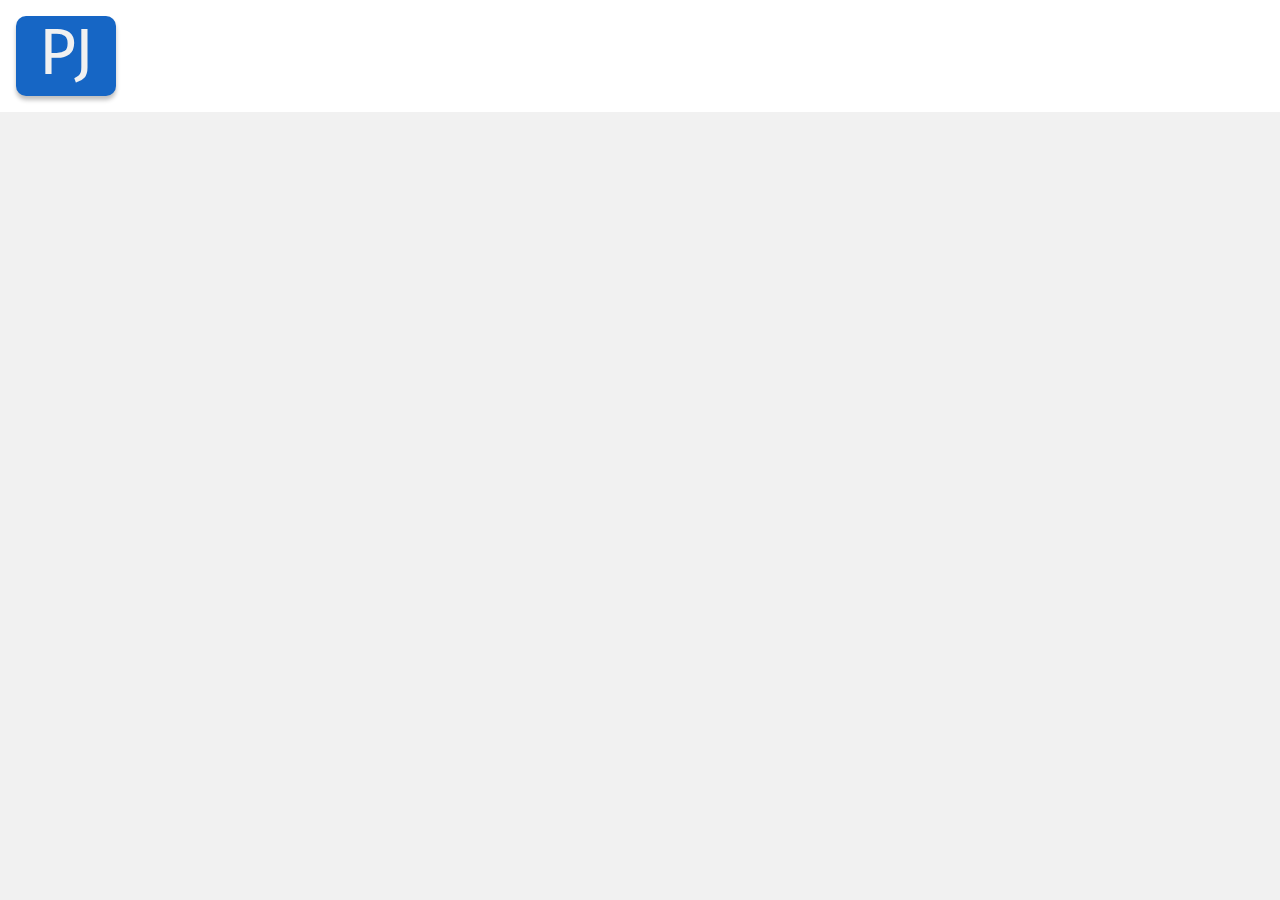
==== source-code/front/index.html @ 83415df1 "carpetas proyecto" ====
<!DOCTYPE html>
<html lang="es">
  <head>
    <meta charset="UTF-8" />
    <meta http-equiv="X-UA-Compatible" content="IE=edge" />
    <meta name="viewport" content="width=device-width, initial-scale=1.0" />
    <link rel="stylesheet" href="css/normalize.css" />
    <link rel="preconnect" href="https://fonts.googleapis.com">
    <link rel="preconnect" href="https://fonts.gstatic.com" crossorigin>
    <link href="https://fonts.googleapis.com/css2?family=Fira+Sans:ital,wght@1,500&family=Roboto:wght@400;700&display=swap"
      rel="stylesheet">
    <link rel="stylesheet" href="css/style.css" />
    <title>Home</title>
  </head>
  <body>
    <nav id="main-navbar">
      <div id="logo">
        <div id="logo-body">
          <span id="logo-txt">PJ</span>
        </div>
      </div>
      <section id="search-bar">
      </section>
      <section id="nav-btns">
        <div class="nav-btn"></div>
        <div class="nav-btn"></div>
        <div class="nav-btn"></div>
        <div class="nav-btn"></div>
        <div class="nav-btn"></div>
      </section>
    </nav>
  </body>
</html>
---- source-code/front/css/style.css ----
:root {
  --light-body-color: #f1f1f1;
  --light-box-color: #ffffff;
  --light-main-color: #1666c5;
  --ligth-shadow-box: rgba(0, 0, 0, 0.25);
}

* {
  box-sizing: border-box;
}

body {
  background-color: var(--light-body-color);
  font-family: "Roboto", sans-serif;
  font-weight: 400;
}

#main-navbar {
  /* height: 100px; */
  padding: 1rem;
  background-color: var(--light-box-color);
}

#logo-body {
  width: 100px;
  height: 80px;
  font-family: "Fira Sans", sans-serif;
  font-size: 4rem;
  text-align: center;
  color: var(--light-body-color);
  background-color: var(--light-main-color);
  border-radius: 10px;
  box-shadow: 0px 4px 4px var(--ligth-shadow-box);
}
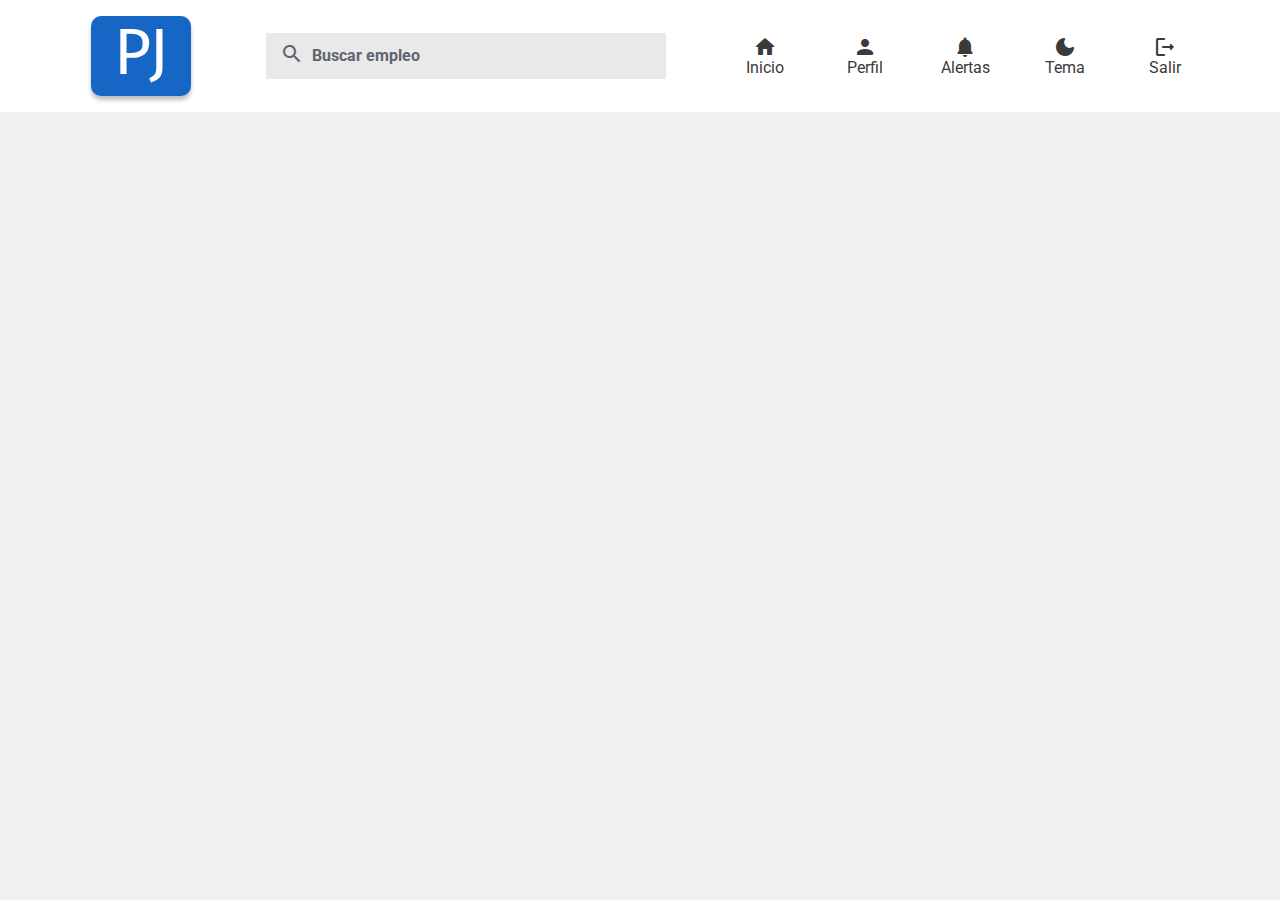
==== commit fdd483fe: "navbar" ====
--- a/source-code/front/index.html
+++ b/source-code/front/index.html
@@ -5,10 +5,16 @@
     <meta http-equiv="X-UA-Compatible" content="IE=edge" />
     <meta name="viewport" content="width=device-width, initial-scale=1.0" />
     <link rel="stylesheet" href="css/normalize.css" />
-    <link rel="preconnect" href="https://fonts.googleapis.com">
-    <link rel="preconnect" href="https://fonts.gstatic.com" crossorigin>
-    <link href="https://fonts.googleapis.com/css2?family=Fira+Sans:ital,wght@1,500&family=Roboto:wght@400;700&display=swap"
-      rel="stylesheet">
+    <link rel="preconnect" href="https://fonts.googleapis.com" />
+    <link rel="preconnect" href="https://fonts.gstatic.com" crossorigin />
+    <link
+      href="https://fonts.googleapis.com/css2?family=Fira+Sans:ital,wght@1,500&family=Roboto:wght@400;700&display=swap"
+      rel="stylesheet"
+    />
+    <link
+      href="https://fonts.googleapis.com/css?family=Material+Icons+Round"
+      rel="stylesheet"
+    />
     <link rel="stylesheet" href="css/style.css" />
     <title>Home</title>
   </head>
@@ -16,17 +22,40 @@
     <nav id="main-navbar">
       <div id="logo">
         <div id="logo-body">
-          <span id="logo-txt">PJ</span>
+          <a href="index.html">
+            <span id="logo-txt">PJ</span>
+          </a>
         </div>
       </div>
       <section id="search-bar">
+        <form id="form-search" action="#">
+          <button id="search-btn">
+            <span class="material-icons-round"> search </span>
+          </button>
+          <input name="busqueda" type="search" placeholder="Buscar empleo" />
+        </form>
       </section>
       <section id="nav-btns">
-        <div class="nav-btn"></div>
-        <div class="nav-btn"></div>
-        <div class="nav-btn"></div>
-        <div class="nav-btn"></div>
-        <div class="nav-btn"></div>
+        <a href="" class="nav-btn">
+          <span class="material-icons-round"> home </span>
+          Inicio
+        </a>
+        <a href="" class="nav-btn">
+          <span class="material-icons-round"> person </span>
+          Perfil
+        </a>
+        <a href="" class="nav-btn">
+          <span class="material-icons-round"> notifications </span>
+          Alertas
+        </a>
+        <a href="" class="nav-btn">
+          <span class="material-icons-round"> dark_mode </span>
+          Tema
+        </a>
+        <a href="" class="nav-btn">
+          <span class="material-icons-round"> logout </span>
+          Salir
+        </a>
       </section>
     </nav>
   </body>
--- a/source-code/front/css/style.css
+++ b/source-code/front/css/style.css
@@ -2,7 +2,10 @@
   --light-body-color: #f1f1f1;
   --light-box-color: #ffffff;
   --light-main-color: #1666c5;
-  --ligth-shadow-box: rgba(0, 0, 0, 0.25);
+  --light-shadow-box: rgba(0, 0, 0, 0.25);
+  --search-bar-color: #e9e9e9;
+  --search-bar-text: #606470;
+  --light-text-gray: #3a3a3a;
 }
 
 * {
@@ -17,18 +20,99 @@
 
 #main-navbar {
   /* height: 100px; */
+  display: flex;
+  justify-content: flex-start;
+  align-items: center;
   padding: 1rem;
   background-color: var(--light-box-color);
+}
+
+#logo {
+  width: 250px;
 }
 
 #logo-body {
   width: 100px;
   height: 80px;
+  margin: 0px auto;
   font-family: "Fira Sans", sans-serif;
   font-size: 4rem;
   text-align: center;
   color: var(--light-body-color);
   background-color: var(--light-main-color);
   border-radius: 10px;
-  box-shadow: 0px 4px 4px var(--ligth-shadow-box);
+  box-shadow: 0px 4px 4px var(--light-shadow-box);
 }
+
+#logo-body > a {
+  display: block;
+  color: var(--light-box-color);
+  text-decoration: none;
+}
+
+#search-bar {
+  /* margin-left: 100px; */
+  width: 400px;
+}
+
+#form-search {
+  display: flex;
+  background-color: var(--search-bar-color);
+  padding: 0.5rem;
+}
+
+/* #form-search:hover {
+  border: 1px solid var(--light-main-color);
+} */
+
+#search-btn {
+  background-color: var(--search-bar-color);
+  border: none;
+  color: var(--search-bar-text);
+}
+
+#search-btn:hover {
+  color: var(--light-main-color);
+  cursor: pointer;
+}
+
+input[name="busqueda"] {
+  background-color: var(--search-bar-color);
+  border: none;
+  width: 100%;
+}
+
+input[name="busqueda"]::placeholder {
+  color: var(--search-bar-text);
+  font-weight: 700;
+  opacity: 1;
+}
+
+input[name="busqueda"]:focus {
+  outline: none;
+}
+
+#nav-btns {
+  display: flex;
+  width: 500px;
+  margin: 0px auto;
+  /* margin-left: 200px; */
+  /* align-items: flex-end; */
+  /* flex-basis: 1; */
+  /* margin-left: 100px; */
+  /* justify-content: center; */
+}
+
+.nav-btn {
+  display: flex;
+  flex-basis: 100%;
+  flex-direction: column;
+  text-decoration: none;
+  color: var(--light-text-gray);
+  text-align: center;
+  /* margin-left: 30px; */
+}
+
+.nav-btn:hover {
+  color: var(--light-main-color);
+}
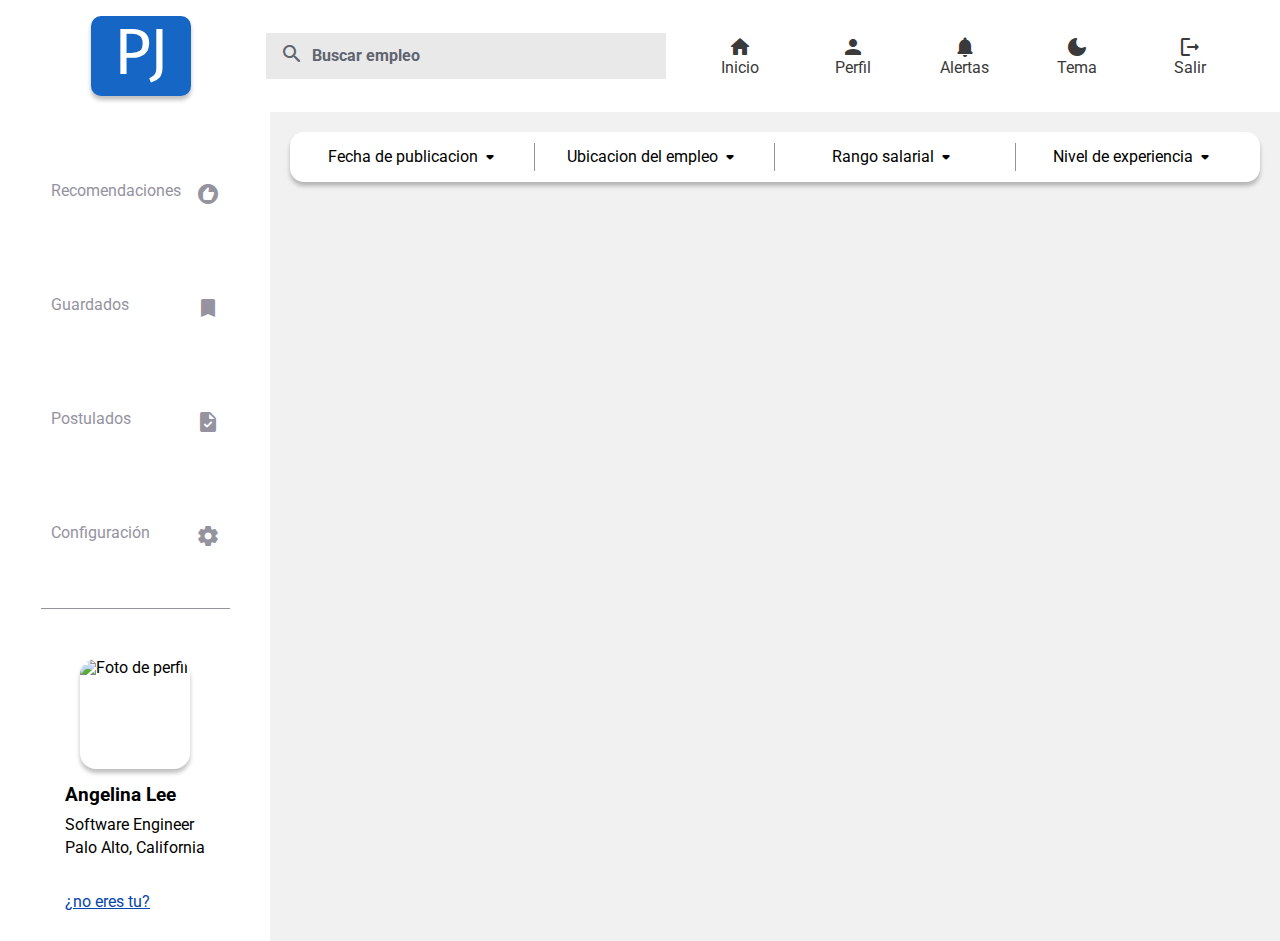
==== commit 2f89e826: "sidebar and filter-bar" ====
--- a/source-code/front/index.html
+++ b/source-code/front/index.html
@@ -19,44 +19,107 @@
     <title>Home</title>
   </head>
   <body>
-    <nav id="main-navbar">
-      <div id="logo">
-        <div id="logo-body">
-          <a href="index.html">
-            <span id="logo-txt">PJ</span>
+    <section id="main-wrapper">
+      <nav id="main-navbar">
+        <div id="logo">
+          <div id="logo-body">
+            <a href="index.html">
+              <span id="logo-txt">PJ</span>
+            </a>
+          </div>
+        </div>
+        <section id="search-bar">
+          <form id="form-search" action="#">
+            <button id="search-btn">
+              <span class="material-icons-round"> search </span>
+            </button>
+            <input name="busqueda" type="search" placeholder="Buscar empleo" />
+          </form>
+        </section>
+        <section id="nav-btns">
+          <a href="#" class="nav-btn">
+            <span class="material-icons-round"> home </span>
+            Inicio
           </a>
+          <a href="#" class="nav-btn">
+            <span class="material-icons-round"> person </span>
+            Perfil
+          </a>
+          <a href="#" class="nav-btn">
+            <span class="material-icons-round"> notifications </span>
+            Alertas
+          </a>
+          <a href="#" class="nav-btn">
+            <span class="material-icons-round"> dark_mode </span>
+            Tema
+          </a>
+          <a href="login.html" class="nav-btn">
+            <span class="material-icons-round"> logout </span>
+            Salir
+          </a>
+        </section>
+      </nav>
+      <aside id="sidebar">
+        <section id="sidebar-btns">
+          <div class="sidebar-btn">
+            <a href="#">
+              <span>Recomendaciones</span>
+              <span class="material-icons-round"> recommend </span>
+            </a>
+          </div>
+          <div class="sidebar-btn">
+            <a href="#">
+              <span>Guardados</span>
+              <span class="material-icons-round"> bookmark </span>
+            </a>
+          </div>
+          <div class="sidebar-btn">
+            <a href="#">
+              <span>Postulados</span>
+              <span class="material-icons-round"> task </span>
+            </a>
+          </div>
+          <div class="sidebar-btn">
+            <a href="#">
+              <span>Configuración</span>
+              <span class="material-icons-round"> settings </span>
+            </a>
+          </div>
+        </section>
+        <section id="profile-resume">
+          <div class="profile-pic-container">
+            <img
+              src="https://randomuser.me/api/portraits/women/17.jpg"
+              alt="Foto de perfil"
+              class="profile-pic"
+            />
+          </div>
+          <div class="profile-info">
+            <span class="profile-name">Angelina Lee</span>
+            <span class="profile-role">Software Engineer</span>
+            <span class="profile-location">Palo Alto, California</span>
+            <a href="login.html">¿no eres tu?</a>
+          </div>
+        </section>
+      </aside>
+      <section id="filter-bar">
+        <div class="filter-option">
+          <span>Fecha de publicacion</span>
+          <span class="material-icons-round"> arrow_drop_down </span>
         </div>
-      </div>
-      <section id="search-bar">
-        <form id="form-search" action="#">
-          <button id="search-btn">
-            <span class="material-icons-round"> search </span>
-          </button>
-          <input name="busqueda" type="search" placeholder="Buscar empleo" />
-        </form>
+        <div class="filter-option">
+          <span>Ubicacion del empleo</span>
+          <span class="material-icons-round"> arrow_drop_down </span>
+        </div>
+        <div class="filter-option">
+          <span>Rango salarial</span>
+          <span class="material-icons-round"> arrow_drop_down </span>
+        </div>
+        <div class="filter-option">
+          <span>Nivel de experiencia</span>
+          <span class="material-icons-round"> arrow_drop_down </span>
+        </div>
       </section>
-      <section id="nav-btns">
-        <a href="" class="nav-btn">
-          <span class="material-icons-round"> home </span>
-          Inicio
-        </a>
-        <a href="" class="nav-btn">
-          <span class="material-icons-round"> person </span>
-          Perfil
-        </a>
-        <a href="" class="nav-btn">
-          <span class="material-icons-round"> notifications </span>
-          Alertas
-        </a>
-        <a href="" class="nav-btn">
-          <span class="material-icons-round"> dark_mode </span>
-          Tema
-        </a>
-        <a href="" class="nav-btn">
-          <span class="material-icons-round"> logout </span>
-          Salir
-        </a>
-      </section>
-    </nav>
+    </section>
   </body>
 </html>
--- a/source-code/front/css/style.css
+++ b/source-code/front/css/style.css
@@ -6,6 +6,8 @@
   --search-bar-color: #e9e9e9;
   --search-bar-text: #606470;
   --light-text-gray: #3a3a3a;
+  --light-text-grey: #9593a0;
+  --light-link-text: #0645ad;
 }
 
 * {
@@ -18,9 +20,18 @@
   font-weight: 400;
 }
 
+#main-wrapper {
+  display: flex;
+  flex-wrap: wrap;
+}
+
 #main-navbar {
   /* height: 100px; */
-  display: flex;
+  /* flex-basis: 1; */
+  display: flex;
+  top: 0;
+  left: 0;
+  width: 100vw;
   justify-content: flex-start;
   align-items: center;
   padding: 1rem;
@@ -94,7 +105,7 @@
 
 #nav-btns {
   display: flex;
-  width: 500px;
+  width: 45%;
   margin: 0px auto;
   /* margin-left: 200px; */
   /* align-items: flex-end; */
@@ -116,3 +127,174 @@
 .nav-btn:hover {
   color: var(--light-main-color);
 }
+
+#sidebar {
+  display: flex;
+  width: 270px;
+  /* justify-content: center; */
+  align-items: center;
+  flex-direction: column;
+  /* height: 100vh; */
+  background-color: var(--light-box-color);
+  /* position: fixed; */
+  /* bottom: 0; */
+}
+
+#sidebar-btns {
+  display: flex;
+  width: 70%;
+  padding-bottom: 40px;
+  flex-direction: column;
+  border-bottom: 0.5px solid var(--light-text-grey);
+}
+
+.sidebar-btn {
+  text-align: center;
+}
+
+.sidebar-btn > a {
+  display: flex;
+  justify-content: space-between;
+  padding-left: 10px;
+  padding-right: 10px;
+  padding-top: 20px;
+  padding-bottom: 20px;
+  border-radius: 16px;
+  text-decoration: none;
+  color: var(--light-text-grey);
+  margin-top: 50px;
+}
+
+.sidebar-btn > a:hover {
+  color: var(--light-box-color);
+  background-color: var(--light-main-color);
+  box-shadow: 0px 4px 4px var(--light-shadow-box);
+}
+
+#profile-resume {
+  display: flex;
+  flex-direction: column;
+  margin-top: 50px;
+  width: 70%;
+  align-items: center;
+}
+
+.profile-pic-container {
+  display: flex;
+  /* align-items: center; */
+  justify-content: center;
+  margin-bottom: 15px;
+}
+
+.profile-pic {
+  border-radius: 16px;
+  box-shadow: 0px 4px 4px var(--light-shadow-box);
+  width: 110px;
+  height: 110px;
+}
+
+.profile-info {
+  display: flex;
+  flex-direction: column;
+  /* width: 80%; */
+  /* align-items: center; */
+}
+
+.profile-info > span {
+  /* display: block; */
+  margin-bottom: 5px;
+}
+
+.profile-info > .profile-name {
+  font-weight: 700;
+  font-size: 1.2rem;
+  margin-bottom: 10px;
+}
+
+.profile-info > a {
+  margin-top: 30px;
+  margin-bottom: 30px;
+  color: var(--light-link-text);
+}
+
+#filter-bar {
+  display: flex;
+  align-items: center;
+  flex-grow: 1;
+  padding: 5px;
+  /* padding-left: 30px; */
+  /* width: 100%; */
+  background-color: var(--light-box-color);
+  max-height: 50px;
+  margin-left: 20px;
+  margin-right: 20px;
+  margin-top: 20px;
+  border-radius: 14px;
+  box-shadow: 0px 4px 4px var(--light-shadow-box);
+}
+
+#filter-bar > .filter-option {
+  display: flex;
+  align-items: center;
+  justify-content: center;
+  flex-basis: 100%;
+  text-align: center;
+  height: 70%;
+  /* margin-left: 15px; */
+  /* margin-right: 15px; */
+  border-right: 0.5px solid var(--light-text-grey);
+  /* padding-right: 25px; */
+}
+
+#filter-bar > .filter-option:hover {
+  color: var(--light-main-color);
+  cursor: pointer;
+}
+
+#filter-bar > .filter-option:nth-last-child(1) {
+  border-right: none;
+}
+
+/****************** Login *******************/
+
+.col-container {
+  display: table; /* Make the container element behave like a table */
+  width: 100%; /* Set full-width to expand the whole page */
+}
+
+.col {
+  display: table-cell; /* Make elements inside the container behave like table cells */
+}
+
+.button {
+  background-color: none; /* Green */
+  border: none;
+  color: white;
+  padding: 15px 32px;
+  text-align: center;
+  text-decoration: none;
+  display: inline-block;
+  font-size: 16px;
+  font-size: 30px;
+}
+
+.button1 {
+  background-color: var(--light-body-color);
+  color: black;
+  border: 2px solid #1666c5;
+  padding: 15px 25px;
+  font-family: "Roboto", sans-serif;
+  font-weight: 400;
+  font-size: 30px;
+}
+
+.login {
+  font-family: "Roboto", sans-serif;
+  font-weight: 400;
+}
+
+.title {
+  font-family: "Roboto", sans-serif;
+  font-weight: 400;
+  color: #1666c5;
+}
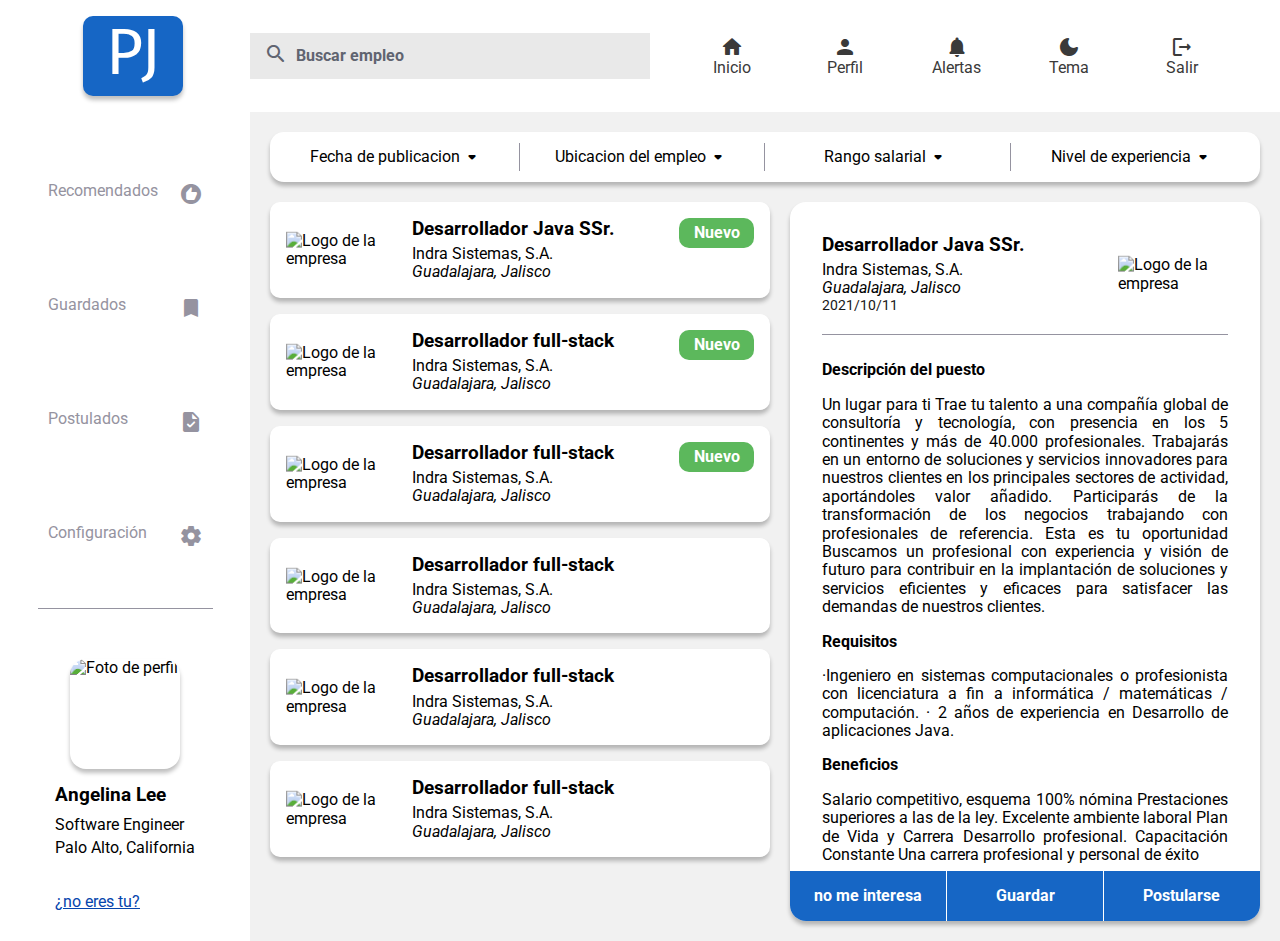
==== commit 31f5b88c: "jobs cards and display, data scrapping" ====
--- a/source-code/front/index.html
+++ b/source-code/front/index.html
@@ -63,7 +63,7 @@
         <section id="sidebar-btns">
           <div class="sidebar-btn">
             <a href="#">
-              <span>Recomendaciones</span>
+              <span>Recomendados</span>
               <span class="material-icons-round"> recommend </span>
             </a>
           </div>
@@ -120,6 +120,138 @@
           <span class="material-icons-round"> arrow_drop_down </span>
         </div>
       </section>
+      <section id="job-list">
+        <div class="job-card">
+          <div class="img-job-container">
+            <img
+              src="https://d31i9b8skgubvn.cloudfront.net/folder/logos/348_logo_UPomeRiXO2iK4PVc.png"
+              alt="Logo de la empresa"
+            />
+          </div>
+          <div class="job-info">
+            <span class="job-title">Desarrollador Java SSr.</span>
+            <span class="job-company">Indra Sistemas, S.A.</span>
+            <span class="job-location">Guadalajara, Jalisco</span>
+          </div>
+          <div class="new-job-tag">
+            <span>Nuevo</span>
+          </div>
+        </div>
+        <div class="job-card">
+          <div class="img-job-container">
+            <img
+              src="https://d31i9b8skgubvn.cloudfront.net/folder/logos/348_logo_UPomeRiXO2iK4PVc.png"
+              alt="Logo de la empresa"
+            />
+          </div>
+          <div class="job-info">
+            <span class="job-title">Desarrollador full-stack</span>
+            <span class="job-company">Indra Sistemas, S.A.</span>
+            <span class="job-location">Guadalajara, Jalisco</span>
+          </div>
+          <div class="new-job-tag">
+            <span>Nuevo</span>
+          </div>
+        </div>
+        <div class="job-card">
+          <div class="img-job-container">
+            <img
+              src="https://d31i9b8skgubvn.cloudfront.net/folder/logos/348_logo_UPomeRiXO2iK4PVc.png"
+              alt="Logo de la empresa"
+            />
+          </div>
+          <div class="job-info">
+            <span class="job-title">Desarrollador full-stack</span>
+            <span class="job-company">Indra Sistemas, S.A.</span>
+            <span class="job-location">Guadalajara, Jalisco</span>
+          </div>
+          <div class="new-job-tag">
+            <span>Nuevo</span>
+          </div>
+        </div>
+        <div class="job-card">
+          <div class="img-job-container">
+            <img
+              src="https://d31i9b8skgubvn.cloudfront.net/folder/logos/348_logo_UPomeRiXO2iK4PVc.png"
+              alt="Logo de la empresa"
+            />
+          </div>
+          <div class="job-info">
+            <span class="job-title">Desarrollador full-stack</span>
+            <span class="job-company">Indra Sistemas, S.A.</span>
+            <span class="job-location">Guadalajara, Jalisco</span>
+          </div>
+        </div>
+        <div class="job-card">
+          <div class="img-job-container">
+            <img
+              src="https://d31i9b8skgubvn.cloudfront.net/folder/logos/348_logo_UPomeRiXO2iK4PVc.png"
+              alt="Logo de la empresa"
+            />
+          </div>
+          <div class="job-info">
+            <span class="job-title">Desarrollador full-stack</span>
+            <span class="job-company">Indra Sistemas, S.A.</span>
+            <span class="job-location">Guadalajara, Jalisco</span>
+          </div>
+        </div>
+        <div class="job-card">
+          <div class="img-job-container">
+            <img
+              src="https://d31i9b8skgubvn.cloudfront.net/folder/logos/348_logo_UPomeRiXO2iK4PVc.png"
+              alt="Logo de la empresa"
+            />
+          </div>
+          <div class="job-info">
+            <span class="job-title">Desarrollador full-stack</span>
+            <span class="job-company">Indra Sistemas, S.A.</span>
+            <span class="job-location">Guadalajara, Jalisco</span>
+          </div>
+        </div>
+      </section>
+      <section id="job-display">
+        <div class="job-resume">
+          <div class="job-data">
+            <span class="job-title">Desarrollador Java SSr.</span>
+            <span class="job-company">Indra Sistemas, S.A.</span>
+            <span class="job-location">Guadalajara, Jalisco</span>
+            <span class="job-date">2021/10/11</span>
+          </div>
+          <div class="img-job-container">
+            <img
+              src="https://d31i9b8skgubvn.cloudfront.net/folder/logos/348_logo_UPomeRiXO2iK4PVc.png"
+              alt="Logo de la empresa"
+            />
+          </div>
+        </div>
+        <div class="job-text">
+          <span class="job-text-em">Descripción del puesto</span>
+          Un lugar para ti Trae tu talento a una compañía global de consultoría
+          y tecnología, con presencia en los 5 continentes y más de 40.000
+          profesionales. Trabajarás en un entorno de soluciones y servicios
+          innovadores para nuestros clientes en los principales sectores de
+          actividad, aportándoles valor añadido. Participarás de la
+          transformación de los negocios trabajando con profesionales de
+          referencia. Esta es tu oportunidad Buscamos un profesional con
+          experiencia y visión de futuro para contribuir en la implantación de
+          soluciones y servicios eficientes y eficaces para satisfacer las
+          demandas de nuestros clientes.
+          <span class="job-text-em">Requisitos</span>
+          ·Ingeniero en sistemas computacionales o profesionista con
+          licenciatura a fin a informática / matemáticas / computación. · 2 años
+          de experiencia en Desarrollo de aplicaciones Java.
+          <span class="job-text-em">Beneficios</span>
+          Salario competitivo, esquema 100% nómina Prestaciones superiores a las
+          de la ley. Excelente ambiente laboral Plan de Vida y Carrera
+          Desarrollo profesional. Capacitación Constante Una carrera profesional
+          y personal de éxito
+        </div>
+        <div class="job-options">
+          <div class="job-option"><span>no me interesa</span></div>
+          <div class="job-option">Guardar</div>
+          <div class="job-option">Postularse</div>
+        </div>
+      </section>
     </section>
   </body>
 </html>
--- a/source-code/front/css/style.css
+++ b/source-code/front/css/style.css
@@ -1,3 +1,5 @@
+/*** GENERAL ***/
+
 :root {
   --light-body-color: #f1f1f1;
   --light-box-color: #ffffff;
@@ -8,6 +10,7 @@
   --light-text-gray: #3a3a3a;
   --light-text-grey: #9593a0;
   --light-link-text: #0645ad;
+  --ligth-green-tag: #5cb85c;
 }
 
 * {
@@ -21,25 +24,32 @@
 }
 
 #main-wrapper {
-  display: flex;
-  flex-wrap: wrap;
-}
+  display: grid;
+  grid-template-columns: 250px auto auto;
+  grid-template-rows: auto 90px auto;
+  /* display: flex; */
+  /* flex-wrap: wrap; */
+}
+
+/*** NAVBAR ***/
 
 #main-navbar {
+  grid-column: 1/4;
+  grid-row: 1/2;
   /* height: 100px; */
   /* flex-basis: 1; */
   display: flex;
-  top: 0;
-  left: 0;
-  width: 100vw;
-  justify-content: flex-start;
+  /* top: 0; */
+  /* left: 0; */
+  /* width: 100vw; */
+  /* justify-content: flex-start; */
   align-items: center;
   padding: 1rem;
   background-color: var(--light-box-color);
 }
 
 #logo {
-  width: 250px;
+  width: 234px;
 }
 
 #logo-body {
@@ -101,6 +111,22 @@
 
 input[name="busqueda"]:focus {
   outline: none;
+}
+
+/*** SIDEBAR ***/
+
+#sidebar {
+  display: flex;
+  max-width: 250px;
+  grid-column: 1/2;
+  grid-row: 2/4;
+  /* justify-content: center; */
+  align-items: center;
+  flex-direction: column;
+  /* height: 100vh; */
+  background-color: var(--light-box-color);
+  /* position: fixed; */
+  /* bottom: 0; */
 }
 
 #nav-btns {
@@ -126,18 +152,6 @@
 
 .nav-btn:hover {
   color: var(--light-main-color);
-}
-
-#sidebar {
-  display: flex;
-  width: 270px;
-  /* justify-content: center; */
-  align-items: center;
-  flex-direction: column;
-  /* height: 100vh; */
-  background-color: var(--light-box-color);
-  /* position: fixed; */
-  /* bottom: 0; */
 }
 
 #sidebar-btns {
@@ -217,10 +231,14 @@
   color: var(--light-link-text);
 }
 
+/*** BARRA DE FILTROS ***/
+
 #filter-bar {
+  grid-column: 2/4;
+  grid-row: 2/3;
   display: flex;
   align-items: center;
-  flex-grow: 1;
+  /* flex-grow: 1; */
   padding: 5px;
   /* padding-left: 30px; */
   /* width: 100%; */
@@ -255,46 +273,150 @@
   border-right: none;
 }
 
-/****************** Login *******************/
-
-.col-container {
-  display: table; /* Make the container element behave like a table */
-  width: 100%; /* Set full-width to expand the whole page */
-}
-
-.col {
-  display: table-cell; /* Make elements inside the container behave like table cells */
-}
-
-.button {
-  background-color: none; /* Green */
-  border: none;
-  color: white;
-  padding: 15px 32px;
-  text-align: center;
-  text-decoration: none;
-  display: inline-block;
-  font-size: 16px;
-  font-size: 30px;
-}
-
-.button1 {
-  background-color: var(--light-body-color);
-  color: black;
-  border: 2px solid #1666c5;
-  padding: 15px 25px;
-  font-family: "Roboto", sans-serif;
-  font-weight: 400;
-  font-size: 30px;
-}
-
-.login {
-  font-family: "Roboto", sans-serif;
-  font-weight: 400;
-}
-
-.title {
-  font-family: "Roboto", sans-serif;
-  font-weight: 400;
-  color: #1666c5;
-}
+/*** LISTA DE TRABAJOS ***/
+
+#job-list {
+  /* flex-basis: 1; */
+  display: flex;
+  flex-direction: column;
+  grid-column: 2/3;
+  grid-row: 3/4;
+  margin-left: 20px;
+  margin-right: 20px;
+  min-width: 500px;
+  /* background-color: red; */
+}
+
+.job-card {
+  display: flex;
+  position: relative;
+  /* justify-content: space-between; */
+  background-color: var(--light-box-color);
+  margin-bottom: 1rem;
+  border-radius: 10px;
+  padding: 1rem;
+  box-shadow: 0px 4px 4px var(--light-shadow-box);
+}
+
+.img-job-container {
+  width: 110px;
+  /* background-color: red; */
+}
+
+.job-card:hover {
+  cursor: pointer;
+  border: 3px solid var(--light-main-color);
+}
+
+.img-job-container > img {
+  max-width: 100%;
+  height: auto;
+  position: relative;
+  top: 50%;
+  transform: translateY(-50%);
+}
+
+.job-info {
+  display: flex;
+  flex-direction: column;
+  margin-left: 1rem;
+}
+
+.job-title {
+  font-size: 1.2rem;
+  font-weight: 700;
+  margin-bottom: 5px;
+}
+
+.job-location {
+  font-style: italic;
+}
+
+.new-job-tag {
+  position: absolute;
+  right: 0;
+  margin-right: 1rem;
+  background-color: var(--ligth-green-tag);
+  width: 75px;
+  height: 30px;
+  text-align: center;
+  line-height: 30px;
+  border-radius: 10px;
+  color: var(--light-box-color);
+  font-weight: 700;
+}
+/*** DESCRIPCION COMPLETA DEL TRABAJO ***/
+
+#job-display {
+  display: flex;
+  position: relative;
+  flex-direction: column;
+  grid-column: 3/4;
+  grid-row: 3/4;
+  margin-right: 20px;
+  margin-bottom: 20px;
+  background-color: var(--light-box-color);
+  padding: 2rem;
+  border-radius: 1rem;
+  box-shadow: 0px 4px 4px var(--light-shadow-box);
+}
+
+.job-resume {
+  display: flex;
+  justify-content: space-between;
+  margin-bottom: 10px;
+  padding-bottom: 20px;
+  border-bottom: 0.5px solid var(--light-text-grey);
+}
+
+.job-data {
+  display: flex;
+  flex-direction: column;
+}
+
+.job-date {
+  font-size: 0.9rem;
+  opacity: 0.9;
+}
+
+.job-text {
+  text-align: justify;
+}
+
+.job-text-em {
+  display: block;
+  font-weight: 700;
+  margin-bottom: 1rem;
+  margin-top: 1rem;
+}
+
+.job-options {
+  display: flex;
+  width: 100%;
+  position: absolute;
+  bottom: 0;
+  left: 0;
+  border-radius: 0px 0px 1rem 1rem;
+  /* justify-content: center; */
+  background-color: var(--light-main-color);
+  color: var(--light-box-color);
+  font-weight: 700;
+  /* padding: 1rem; */
+}
+
+.job-option {
+  text-align: center;
+  flex-basis: 100%;
+  padding: 1rem;
+}
+
+.job-option:hover {
+  cursor: pointer;
+  background-color: #1358ac;
+  border-radius: 0px 0px 1rem 1rem;
+}
+
+.job-option:nth-last-child(2) {
+  border-right: 1px solid white;
+  border-left: 1px solid white;
+}
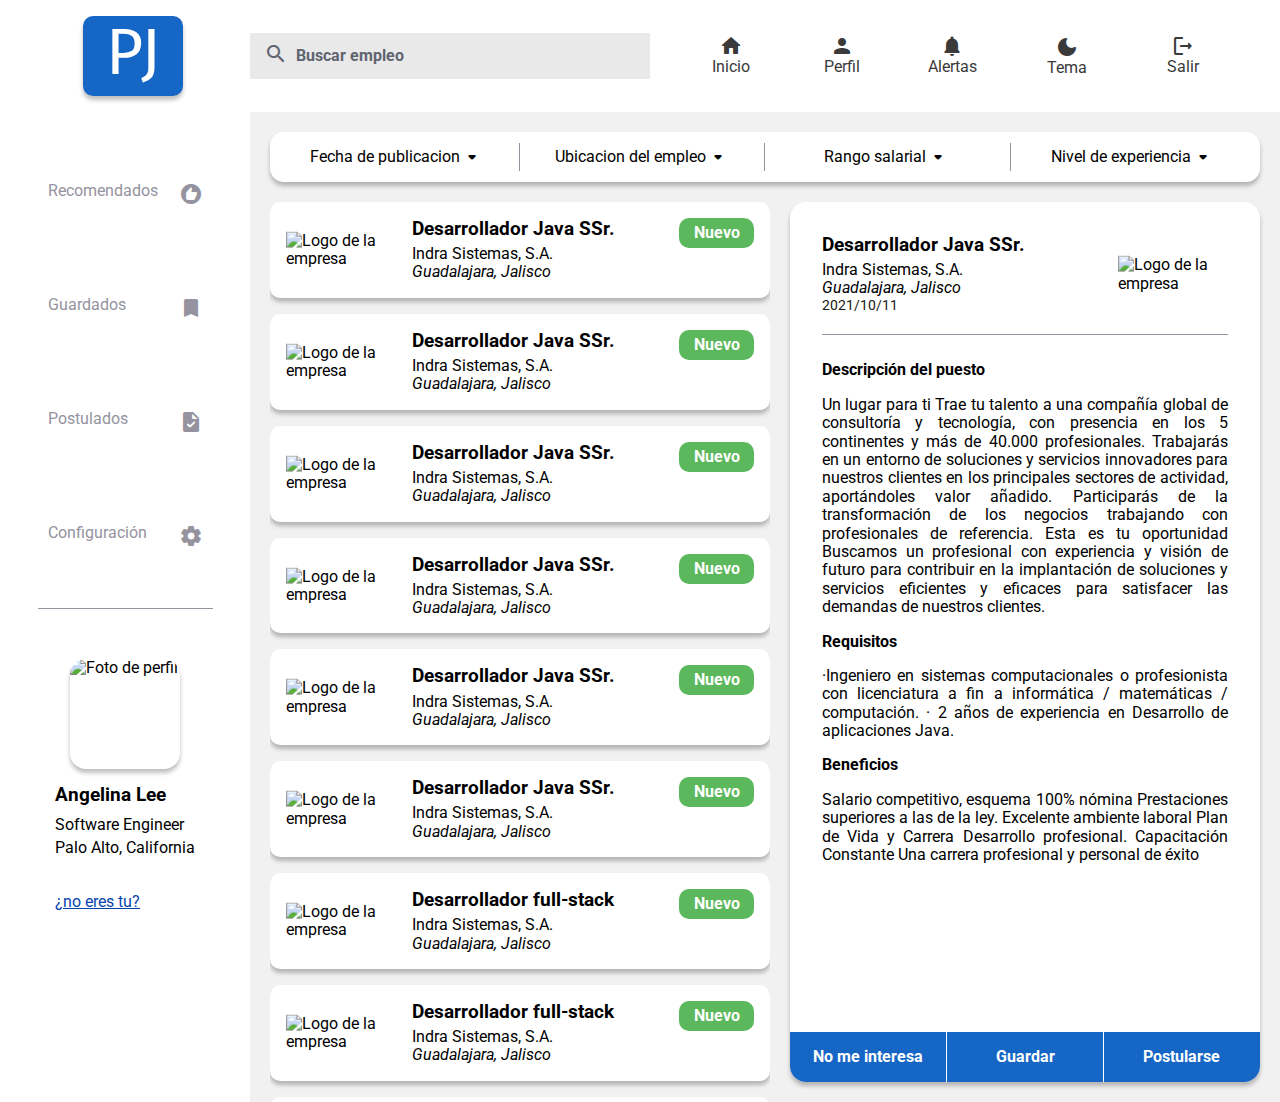
==== commit b0dd4e66: "darkmode" ====
--- a/source-code/front/index.html
+++ b/source-code/front/index.html
@@ -49,10 +49,10 @@
             <span class="material-icons-round"> notifications </span>
             Alertas
           </a>
-          <a href="#" class="nav-btn">
+          <button class="nav-btn" id="dark-mode-toggle">
             <span class="material-icons-round"> dark_mode </span>
             Tema
-          </a>
+          </button>
           <a href="login.html" class="nav-btn">
             <span class="material-icons-round"> logout </span>
             Salir
@@ -145,28 +145,147 @@
             />
           </div>
           <div class="job-info">
-            <span class="job-title">Desarrollador full-stack</span>
-            <span class="job-company">Indra Sistemas, S.A.</span>
-            <span class="job-location">Guadalajara, Jalisco</span>
-          </div>
-          <div class="new-job-tag">
-            <span>Nuevo</span>
-          </div>
-        </div>
-        <div class="job-card">
-          <div class="img-job-container">
-            <img
-              src="https://d31i9b8skgubvn.cloudfront.net/folder/logos/348_logo_UPomeRiXO2iK4PVc.png"
-              alt="Logo de la empresa"
-            />
-          </div>
-          <div class="job-info">
-            <span class="job-title">Desarrollador full-stack</span>
-            <span class="job-company">Indra Sistemas, S.A.</span>
-            <span class="job-location">Guadalajara, Jalisco</span>
-          </div>
-          <div class="new-job-tag">
-            <span>Nuevo</span>
+            <span class="job-title">Desarrollador Java SSr.</span>
+            <span class="job-company">Indra Sistemas, S.A.</span>
+            <span class="job-location">Guadalajara, Jalisco</span>
+          </div>
+          <div class="new-job-tag">
+            <span>Nuevo</span>
+          </div>
+        </div>
+        <div class="job-card">
+          <div class="img-job-container">
+            <img
+              src="https://d31i9b8skgubvn.cloudfront.net/folder/logos/348_logo_UPomeRiXO2iK4PVc.png"
+              alt="Logo de la empresa"
+            />
+          </div>
+          <div class="job-info">
+            <span class="job-title">Desarrollador Java SSr.</span>
+            <span class="job-company">Indra Sistemas, S.A.</span>
+            <span class="job-location">Guadalajara, Jalisco</span>
+          </div>
+          <div class="new-job-tag">
+            <span>Nuevo</span>
+          </div>
+        </div>
+        <div class="job-card">
+          <div class="img-job-container">
+            <img
+              src="https://d31i9b8skgubvn.cloudfront.net/folder/logos/348_logo_UPomeRiXO2iK4PVc.png"
+              alt="Logo de la empresa"
+            />
+          </div>
+          <div class="job-info">
+            <span class="job-title">Desarrollador Java SSr.</span>
+            <span class="job-company">Indra Sistemas, S.A.</span>
+            <span class="job-location">Guadalajara, Jalisco</span>
+          </div>
+          <div class="new-job-tag">
+            <span>Nuevo</span>
+          </div>
+        </div>
+        <div class="job-card">
+          <div class="img-job-container">
+            <img
+              src="https://d31i9b8skgubvn.cloudfront.net/folder/logos/348_logo_UPomeRiXO2iK4PVc.png"
+              alt="Logo de la empresa"
+            />
+          </div>
+          <div class="job-info">
+            <span class="job-title">Desarrollador Java SSr.</span>
+            <span class="job-company">Indra Sistemas, S.A.</span>
+            <span class="job-location">Guadalajara, Jalisco</span>
+          </div>
+          <div class="new-job-tag">
+            <span>Nuevo</span>
+          </div>
+        </div>
+        <div class="job-card">
+          <div class="img-job-container">
+            <img
+              src="https://d31i9b8skgubvn.cloudfront.net/folder/logos/348_logo_UPomeRiXO2iK4PVc.png"
+              alt="Logo de la empresa"
+            />
+          </div>
+          <div class="job-info">
+            <span class="job-title">Desarrollador Java SSr.</span>
+            <span class="job-company">Indra Sistemas, S.A.</span>
+            <span class="job-location">Guadalajara, Jalisco</span>
+          </div>
+          <div class="new-job-tag">
+            <span>Nuevo</span>
+          </div>
+        </div>
+        <div class="job-card">
+          <div class="img-job-container">
+            <img
+              src="https://d31i9b8skgubvn.cloudfront.net/folder/logos/348_logo_UPomeRiXO2iK4PVc.png"
+              alt="Logo de la empresa"
+            />
+          </div>
+          <div class="job-info">
+            <span class="job-title">Desarrollador full-stack</span>
+            <span class="job-company">Indra Sistemas, S.A.</span>
+            <span class="job-location">Guadalajara, Jalisco</span>
+          </div>
+          <div class="new-job-tag">
+            <span>Nuevo</span>
+          </div>
+        </div>
+        <div class="job-card">
+          <div class="img-job-container">
+            <img
+              src="https://d31i9b8skgubvn.cloudfront.net/folder/logos/348_logo_UPomeRiXO2iK4PVc.png"
+              alt="Logo de la empresa"
+            />
+          </div>
+          <div class="job-info">
+            <span class="job-title">Desarrollador full-stack</span>
+            <span class="job-company">Indra Sistemas, S.A.</span>
+            <span class="job-location">Guadalajara, Jalisco</span>
+          </div>
+          <div class="new-job-tag">
+            <span>Nuevo</span>
+          </div>
+        </div>
+        <div class="job-card">
+          <div class="img-job-container">
+            <img
+              src="https://d31i9b8skgubvn.cloudfront.net/folder/logos/348_logo_UPomeRiXO2iK4PVc.png"
+              alt="Logo de la empresa"
+            />
+          </div>
+          <div class="job-info">
+            <span class="job-title">Desarrollador full-stack</span>
+            <span class="job-company">Indra Sistemas, S.A.</span>
+            <span class="job-location">Guadalajara, Jalisco</span>
+          </div>
+        </div>
+        <div class="job-card">
+          <div class="img-job-container">
+            <img
+              src="https://d31i9b8skgubvn.cloudfront.net/folder/logos/348_logo_UPomeRiXO2iK4PVc.png"
+              alt="Logo de la empresa"
+            />
+          </div>
+          <div class="job-info">
+            <span class="job-title">Desarrollador full-stack</span>
+            <span class="job-company">Indra Sistemas, S.A.</span>
+            <span class="job-location">Guadalajara, Jalisco</span>
+          </div>
+        </div>
+        <div class="job-card">
+          <div class="img-job-container">
+            <img
+              src="https://d31i9b8skgubvn.cloudfront.net/folder/logos/348_logo_UPomeRiXO2iK4PVc.png"
+              alt="Logo de la empresa"
+            />
+          </div>
+          <div class="job-info">
+            <span class="job-title">Desarrollador full-stack</span>
+            <span class="job-company">Indra Sistemas, S.A.</span>
+            <span class="job-location">Guadalajara, Jalisco</span>
           </div>
         </div>
         <div class="job-card">
@@ -247,11 +366,12 @@
           y personal de éxito
         </div>
         <div class="job-options">
-          <div class="job-option"><span>no me interesa</span></div>
+          <div class="job-option"><span>No me interesa</span></div>
           <div class="job-option">Guardar</div>
           <div class="job-option">Postularse</div>
         </div>
       </section>
     </section>
+    <script src="js/darkmode.js"></script>
   </body>
 </html>
--- a/source-code/front/css/style.css
+++ b/source-code/front/css/style.css
@@ -11,6 +11,20 @@
   --light-text-grey: #9593a0;
   --light-link-text: #0645ad;
   --ligth-green-tag: #5cb85c;
+  --light-option-hover: #1358ac;
+  --options-color: #fff;
+}
+
+.darkmode {
+  --light-body-color: #171717;
+  --light-box-color: #444444;
+  --light-text-gray: #ededed;
+  --light-text-grey: #ededed;
+  --light-main-color: #367fd8;
+  --ligth-green-tag: #78f278;
+  --light-link-text: #3f97ff;
+  --light-option-hover: #336cb1;
+  color: #ededed;
 }
 
 * {
@@ -148,10 +162,13 @@
   color: var(--light-text-gray);
   text-align: center;
   /* margin-left: 30px; */
+  border: none;
+  background-color: inherit;
 }
 
 .nav-btn:hover {
   color: var(--light-main-color);
+  cursor: pointer;
 }
 
 #sidebar-btns {
@@ -284,6 +301,8 @@
   margin-left: 20px;
   margin-right: 20px;
   min-width: 500px;
+  max-height: 900px;
+  overflow: scroll;
   /* background-color: red; */
 }
 
@@ -408,11 +427,12 @@
   text-align: center;
   flex-basis: 100%;
   padding: 1rem;
+  color: var(--options-color);
 }
 
 .job-option:hover {
   cursor: pointer;
-  background-color: #1358ac;
+  background-color: var(--light-option-hover);
   border-radius: 0px 0px 1rem 1rem;
 }
 
